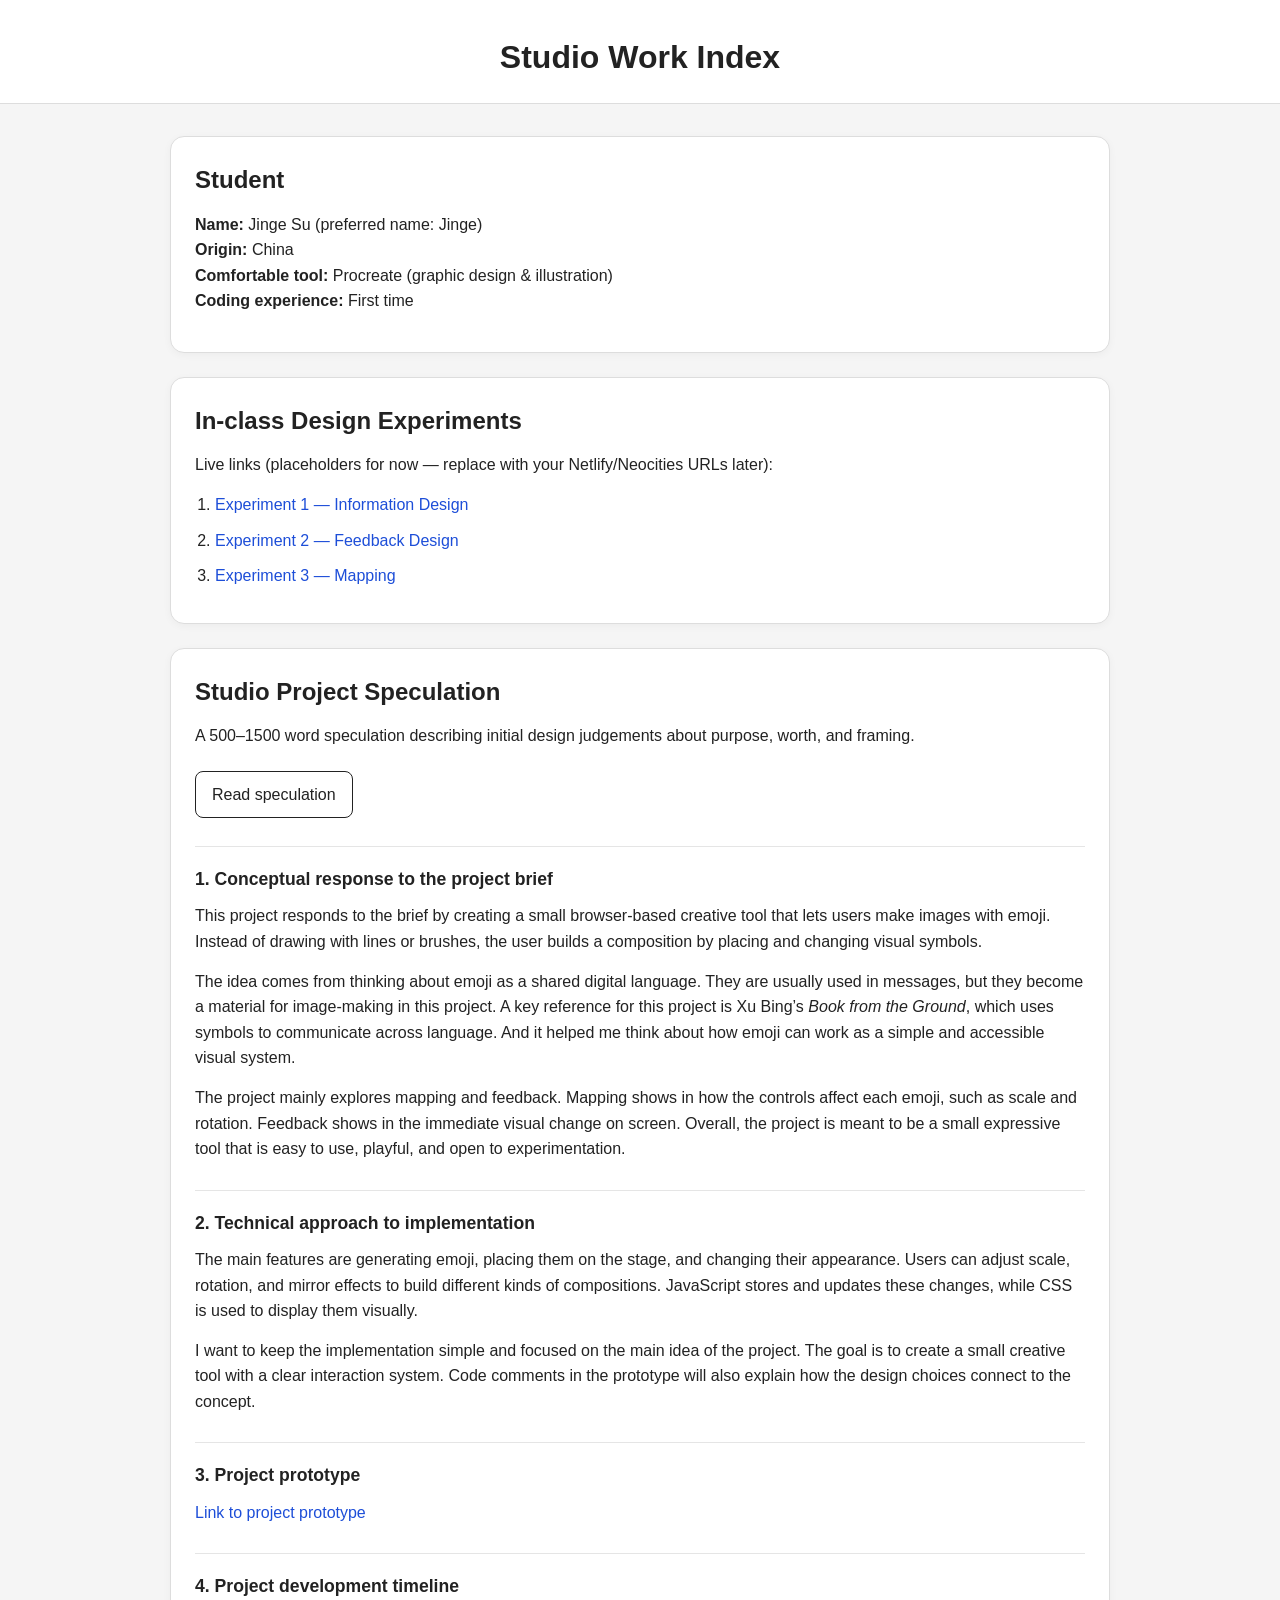
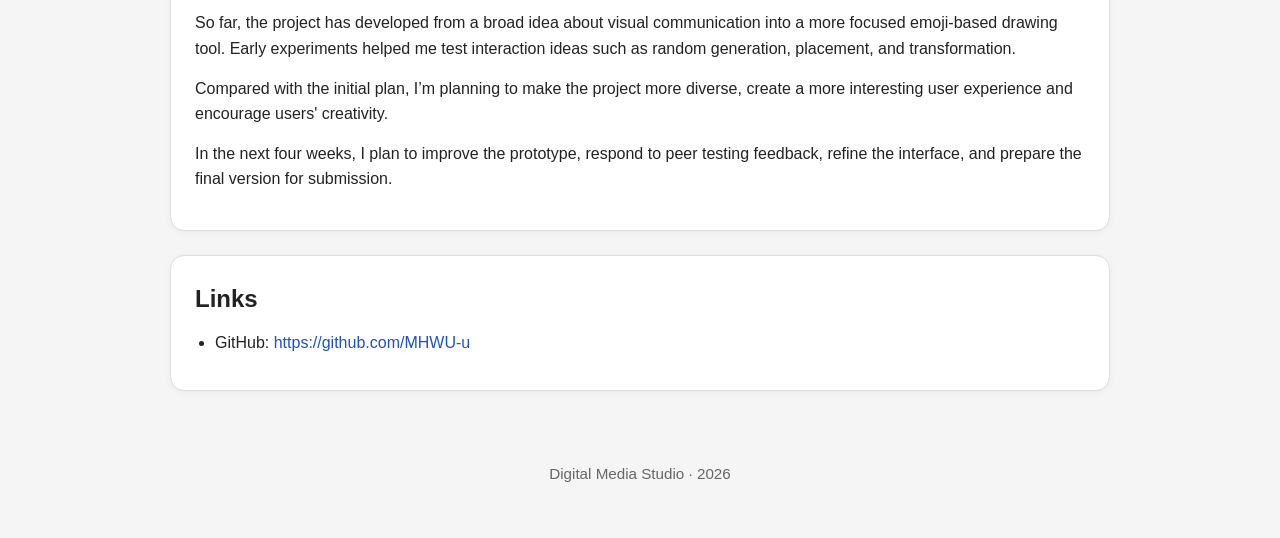
==== public/index.html @ caaa7f67 "1.1" ====
<!DOCTYPE html>
<html lang="en">
<head>
    <meta charset="UTF-8" />
    <meta name="viewport" content="width=device-width, initial-scale=1.0" />
    <title>Studio Work Index</title>
    <link rel="stylesheet" href="main.css" />
    <link rel="icon" type="image/png" href="assets/icons/favicon.png" />
</head>

<body>
<header class="site-header">
    <h1>Studio Work Index</h1>
</header>

<main class="container">
    <section class="card">
        <h2>Student</h2>
        <p>
            <strong>Name:</strong> Jinge Su (preferred name: Jinge)<br />
            <strong>Origin:</strong> China<br />
            <strong>Comfortable tool:</strong> Procreate (graphic design &amp; illustration)<br />
            <strong>Coding experience:</strong> First time
        </p>
    </section>

    <section id="experiments" class="card">
        <h2>In-class Design Experiments</h2>
        <p>Live links (placeholders for now — replace with your Netlify/Neocities URLs later):</p>
        <ol class="link-list">
            <li>
                <a href="informationDesignExperiment/index.html">Experiment 1 — Information Design</a>
            </li>
            <li>
                <a href="feedbackDesignExperiment/index.html">Experiment 2 — Feedback Design</a>
            </li>
            <li>
                <a href="mappingDesignExperiment/index.html">Experiment 3 — Mapping</a>
            </li>
        </ol>
    </section>

    <section class="card">
        <h2>Studio Project Speculation</h2>
        <p>
            A 500–1500 word speculation describing initial design judgements about purpose, worth, and framing.
        </p>
        <a class="button" href="speculation.html">Read speculation</a>

        <h3>1. Conceptual response to the project brief</h3>
        <p>
            This project responds to the brief by creating a small browser-based creative tool that lets users make images with emoji. Instead of drawing with lines or brushes, the user builds a composition by placing and changing visual symbols.
        </p>
        <p>
            The idea comes from thinking about emoji as a shared digital language. They are usually used in messages, but they become a material for image-making in this project. A key reference for this project is Xu Bing’s <em>Book from the Ground</em>, which uses symbols to communicate across language. And it helped me think about how emoji can work as a simple and accessible visual system.
        </p>
        <p>
            The project mainly explores mapping and feedback. Mapping shows in how the controls affect each emoji, such as scale and rotation. Feedback shows in the immediate visual change on screen. Overall, the project is meant to be a small expressive tool that is easy to use, playful, and open to experimentation.
        </p>

        <h3>2. Technical approach to implementation</h3>
        <p>
            The main features are generating emoji, placing them on the stage, and changing their appearance. Users can adjust scale, rotation, and mirror effects to build different kinds of compositions. JavaScript stores and updates these changes, while CSS is used to display them visually.
        </p>
        <p>
            I want to keep the implementation simple and focused on the main idea of the project. The goal is to create a small creative tool with a clear interaction system. Code comments in the prototype will also explain how the design choices connect to the concept.
        </p>

        <h3>3. Project prototype</h3>
        <p>
            <a href="prototype.html">Link to project prototype</a>
        </p>

        <h3>4. Project development timeline</h3>
        <p>
            So far, the project has developed from a broad idea about visual communication into a more focused emoji-based drawing tool. Early experiments helped me test interaction ideas such as random generation, placement, and transformation.
        </p>
        <p>
            Compared with the initial plan, I’m planning to make the project more diverse, create a more interesting user experience and encourage users' creativity.
        </p>
        <p>
            In the next four weeks, I plan to improve the prototype, respond to peer testing feedback, refine the interface, and prepare the final version for submission.
        </p>
    </section>

    <section id="links" class="card">
        <h2>Links</h2>
        <ul class="link-list">
            <li>
                GitHub:
                <a href="https://github.com/MHWU-u" target="_blank" rel="noopener noreferrer">
                    https://github.com/MHWU-u
                </a>
            </li>
        </ul>
    </section>
</main>

<footer class="site-footer">
    <p>Digital Media Studio · 2026</p>
</footer>
</body>
</html>
---- public/main.css ----
* {
    box-sizing: border-box;
}

body {
    margin: 0;
    font-family: Arial, Helvetica, sans-serif;
    background: #f5f5f5;
    color: #222;
    line-height: 1.6;
}

.site-header {
    background: #ffffff;
    border-bottom: 1px solid #ddd;
    padding: 32px 20px 20px;
    text-align: center;
}

.site-header h1 {
    margin: 0;
    font-size: 2rem;
    font-weight: 700;
}

.container {
    max-width: 980px;
    margin: 32px auto;
    padding: 0 20px;
}

.card {
    background: #ffffff;
    border: 1px solid #ddd;
    border-radius: 14px;
    padding: 24px;
    margin-bottom: 24px;
    box-shadow: 0 2px 8px rgba(0, 0, 0, 0.04);
}

.card h2 {
    margin-top: 0;
    margin-bottom: 12px;
    font-size: 1.5rem;
}

.card h3 {
    margin-top: 28px;
    margin-bottom: 10px;
    font-size: 1.1rem;
    border-top: 1px solid #e5e5e5;
    padding-top: 18px;
}

.card p {
    margin: 0 0 14px;
}

.link-list {
    margin: 12px 0 0;
    padding-left: 20px;
}

.link-list li {
    margin-bottom: 10px;
}

a {
    color: #1d4ed8;
    text-decoration: none;
}

a:hover {
    text-decoration: underline;
}

.button {
    display: inline-block;
    margin-top: 8px;
    padding: 10px 16px;
    border: 1px solid #222;
    border-radius: 8px;
    background: #fff;
    color: #222;
    font-weight: 500;
    text-decoration: none;
    transition: background 0.2s ease;
}

.button:hover {
    background: #eeeeee;
    text-decoration: none;
}

.site-footer {
    text-align: center;
    padding: 24px 20px 36px;
    color: #666;
    font-size: 0.95rem;
}

em {
    font-style: italic;
}

@media (max-width: 700px) {
    .site-header {
        padding: 24px 16px 18px;
    }

    .site-header h1 {
        font-size: 1.7rem;
    }

    .container {
        margin: 24px auto;
        padding: 0 14px;
    }

    .card {
        padding: 18px;
    }

    .card h2 {
        font-size: 1.3rem;
    }

    .card h3 {
        font-size: 1rem;
    }
}
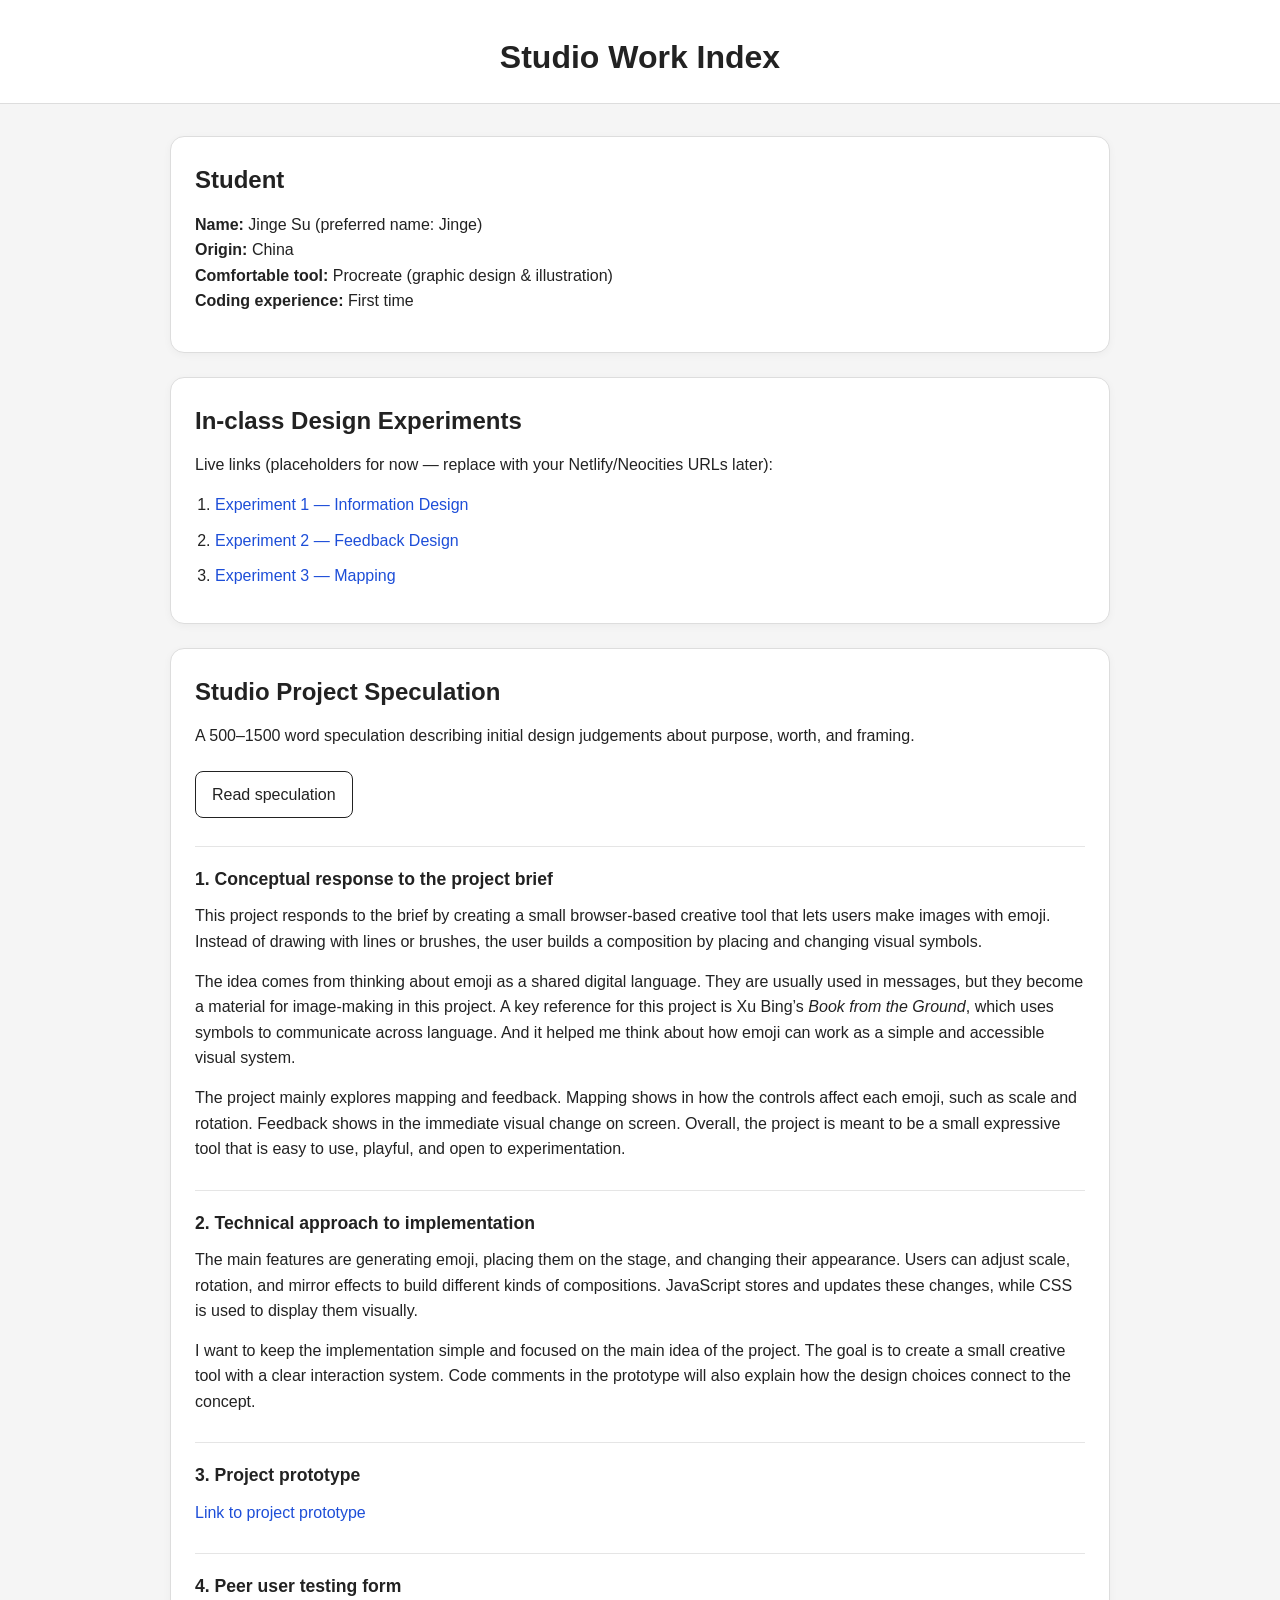
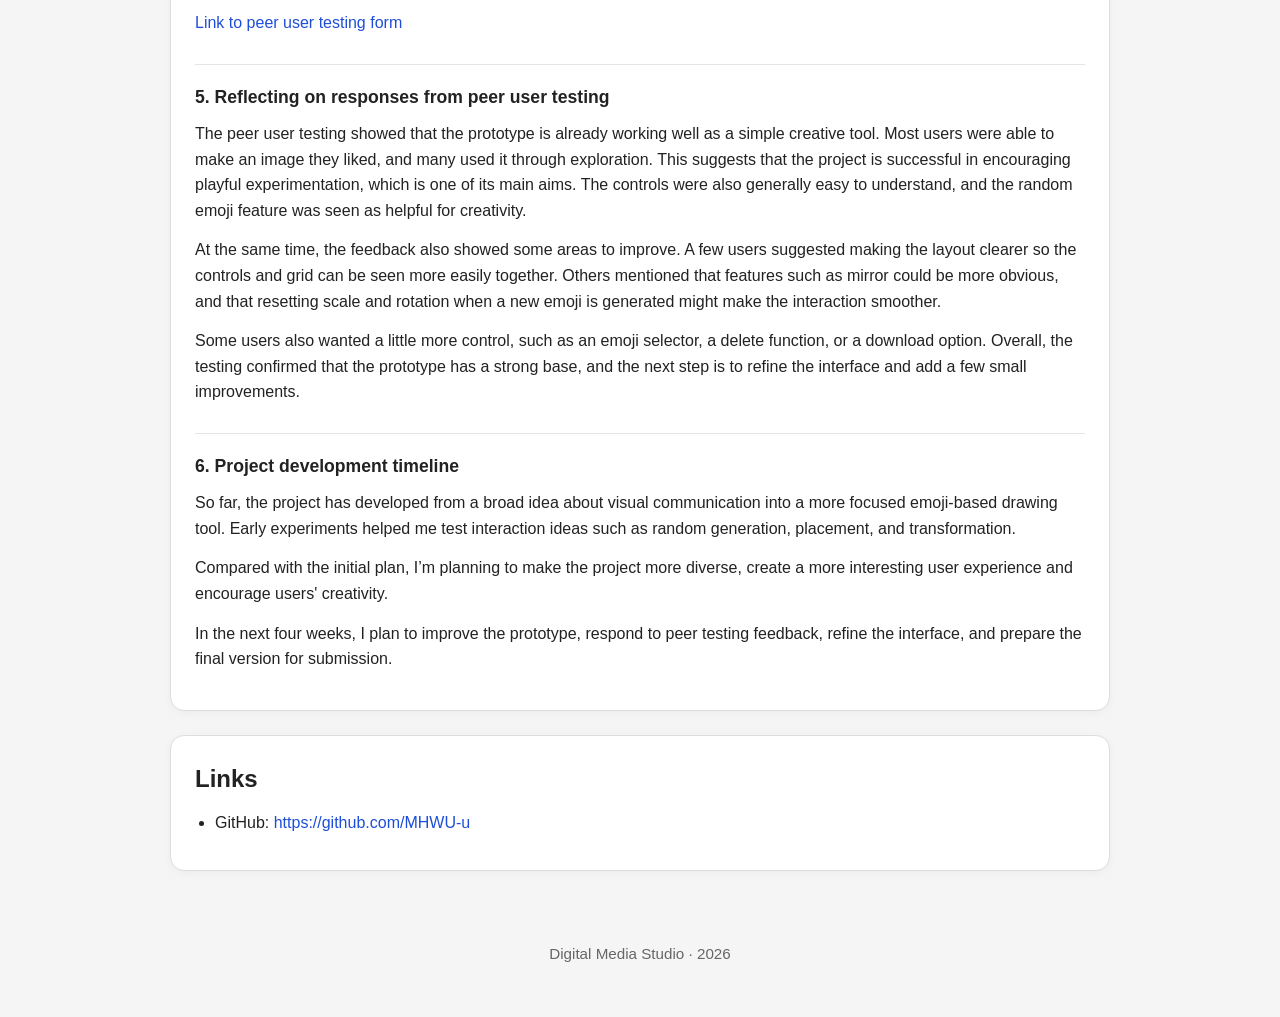
==== commit 85ecb621: "1.1" ====
--- a/public/index.html
+++ b/public/index.html
@@ -71,7 +71,23 @@
             <a href="prototype.html">Link to project prototype</a>
         </p>
 
-        <h3>4. Project development timeline</h3>
+        <h3>4. Peer user testing form</h3>
+        <p>
+            <a href="https://forms.office.com/r/Gf8VhzDAi0?origin=lprLink" target="_blank" rel="noopener noreferrer">Link to peer user testing form</a>
+        </p>
+
+        <h3>5. Reflecting on responses from peer user testing</h3>
+        <p>
+            The peer user testing showed that the prototype is already working well as a simple creative tool. Most users were able to make an image they liked, and many used it through exploration. This suggests that the project is successful in encouraging playful experimentation, which is one of its main aims. The controls were also generally easy to understand, and the random emoji feature was seen as helpful for creativity.
+        </p>
+        <p>
+            At the same time, the feedback also showed some areas to improve. A few users suggested making the layout clearer so the controls and grid can be seen more easily together. Others mentioned that features such as mirror could be more obvious, and that resetting scale and rotation when a new emoji is generated might make the interaction smoother.
+        </p>
+        <p>
+            Some users also wanted a little more control, such as an emoji selector, a delete function, or a download option. Overall, the testing confirmed that the prototype has a strong base, and the next step is to refine the interface and add a few small improvements.
+        </p>
+
+        <h3>6. Project development timeline</h3>
         <p>
             So far, the project has developed from a broad idea about visual communication into a more focused emoji-based drawing tool. Early experiments helped me test interaction ideas such as random generation, placement, and transformation.
         </p>
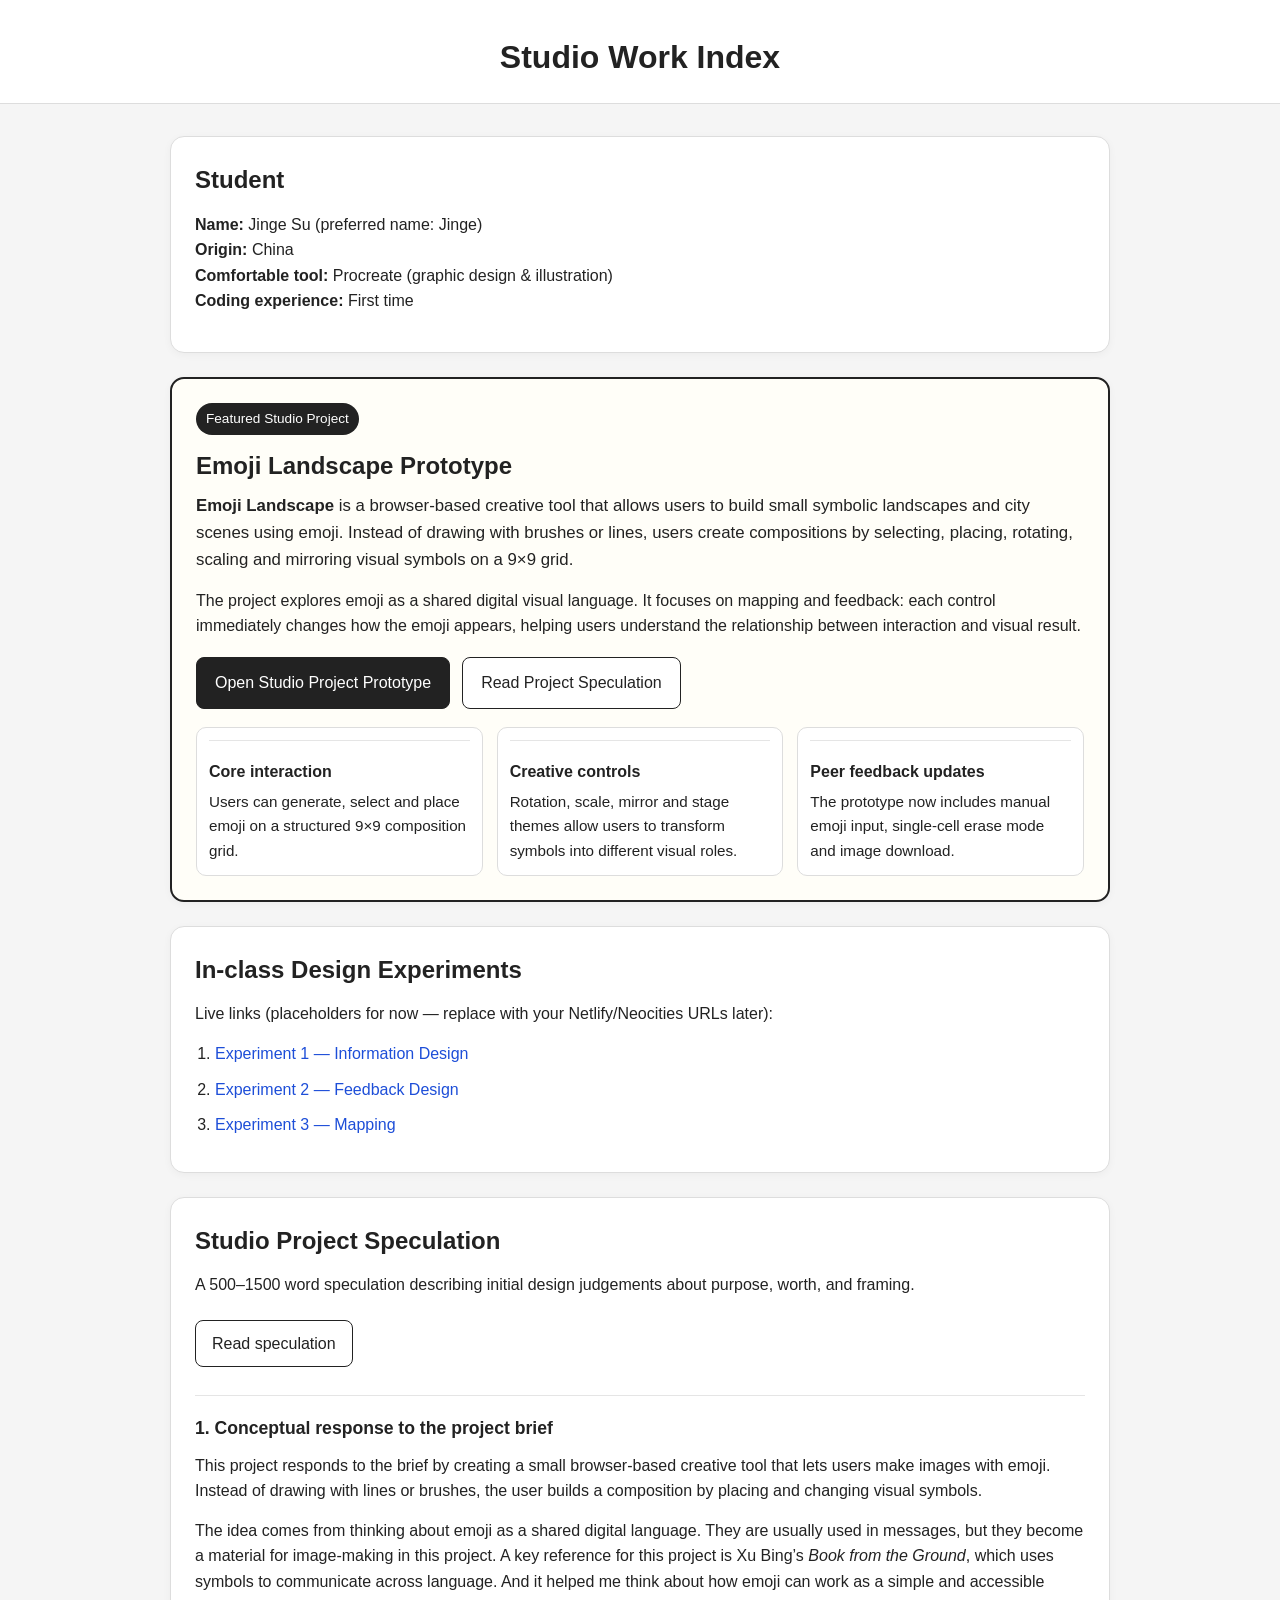
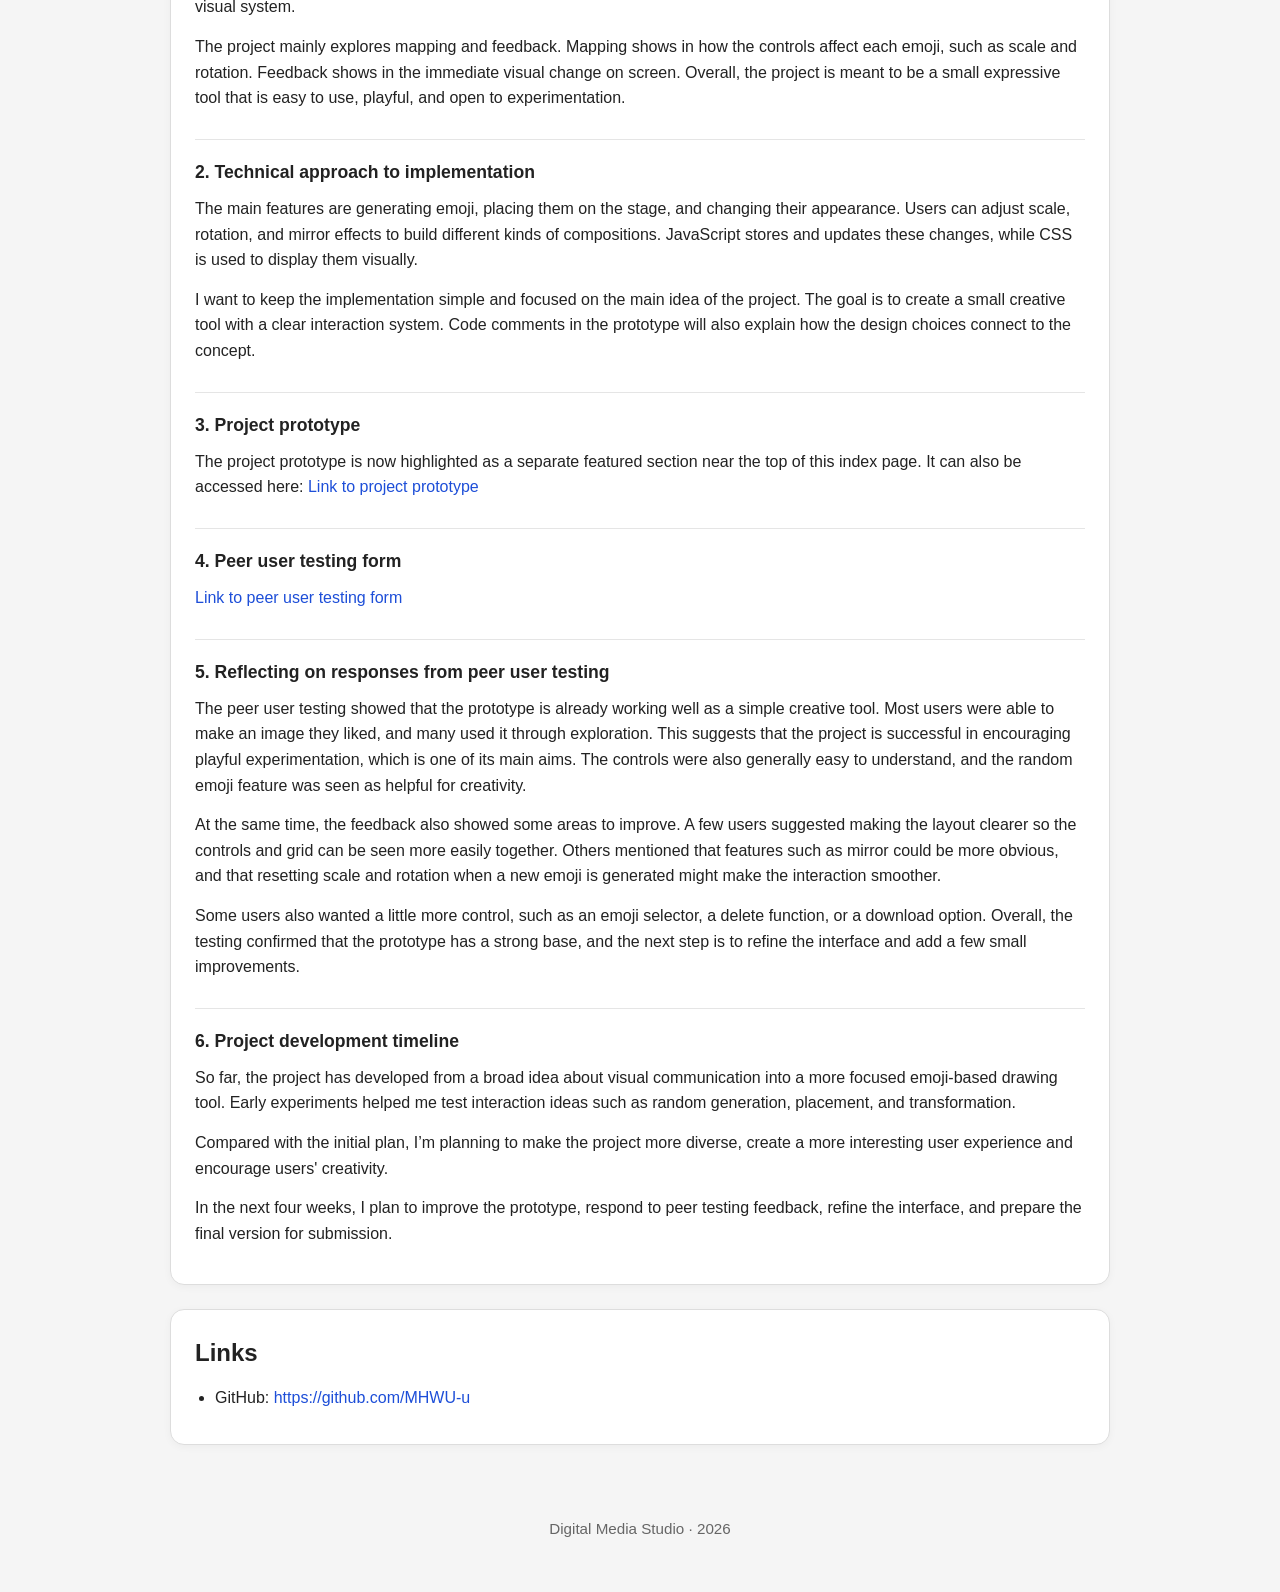
==== commit 05b3a419: "1.1" ====
--- a/public/index.html
+++ b/public/index.html
@@ -6,6 +6,98 @@
     <title>Studio Work Index</title>
     <link rel="stylesheet" href="main.css" />
     <link rel="icon" type="image/png" href="assets/icons/favicon.png" />
+
+    <style>
+        .featured-project {
+            border: 2px solid #222;
+            background: #fffef8;
+        }
+
+        .featured-project h2 {
+            margin-bottom: 8px;
+        }
+
+        .project-label {
+            display: inline-block;
+            background: #222;
+            color: #fff;
+            padding: 5px 10px;
+            border-radius: 999px;
+            font-size: 0.85rem;
+            margin-bottom: 12px;
+        }
+
+        .project-summary {
+            font-size: 1.05rem;
+            line-height: 1.6;
+        }
+
+        .project-actions {
+            display: flex;
+            flex-wrap: wrap;
+            gap: 12px;
+            margin: 18px 0;
+        }
+
+        .primary-button {
+            display: inline-block;
+            padding: 12px 18px;
+            border-radius: 8px;
+            background: #222;
+            color: #fff;
+            text-decoration: none;
+            border: 1px solid #222;
+        }
+
+        .primary-button:hover {
+            background: #444;
+        }
+
+        .secondary-button {
+            display: inline-block;
+            padding: 12px 18px;
+            border-radius: 8px;
+            background: #fff;
+            color: #222;
+            text-decoration: none;
+            border: 1px solid #222;
+        }
+
+        .secondary-button:hover {
+            background: #eee;
+        }
+
+        .feature-grid {
+            display: grid;
+            grid-template-columns: repeat(3, 1fr);
+            gap: 14px;
+            margin-top: 18px;
+        }
+
+        .feature-box {
+            border: 1px solid #ddd;
+            border-radius: 10px;
+            padding: 12px;
+            background: #fff;
+        }
+
+        .feature-box h3 {
+            margin-top: 0;
+            margin-bottom: 6px;
+            font-size: 1rem;
+        }
+
+        .feature-box p {
+            margin: 0;
+            font-size: 0.95rem;
+        }
+
+        @media (max-width: 800px) {
+            .feature-grid {
+                grid-template-columns: 1fr;
+            }
+        }
+    </style>
 </head>
 
 <body>
@@ -24,6 +116,48 @@
         </p>
     </section>
 
+    <!-- Featured project section added to make the main studio project more visible on the index page. -->
+    <section id="studio-project" class="card featured-project">
+        <span class="project-label">Featured Studio Project</span>
+        <h2>Emoji Landscape Prototype</h2>
+
+        <p class="project-summary">
+            <strong>Emoji Landscape</strong> is a browser-based creative tool that allows users to build small symbolic landscapes and city scenes using emoji. Instead of drawing with brushes or lines, users create compositions by selecting, placing, rotating, scaling and mirroring visual symbols on a 9×9 grid.
+        </p>
+
+        <p>
+            The project explores emoji as a shared digital visual language. It focuses on mapping and feedback: each control immediately changes how the emoji appears, helping users understand the relationship between interaction and visual result.
+        </p>
+
+        <div class="project-actions">
+            <a class="primary-button" href="prototype.html">Open Studio Project Prototype</a>
+            <a class="secondary-button" href="speculation.html">Read Project Speculation</a>
+        </div>
+
+        <div class="feature-grid">
+            <div class="feature-box">
+                <h3>Core interaction</h3>
+                <p>
+                    Users can generate, select and place emoji on a structured 9×9 composition grid.
+                </p>
+            </div>
+
+            <div class="feature-box">
+                <h3>Creative controls</h3>
+                <p>
+                    Rotation, scale, mirror and stage themes allow users to transform symbols into different visual roles.
+                </p>
+            </div>
+
+            <div class="feature-box">
+                <h3>Peer feedback updates</h3>
+                <p>
+                    The prototype now includes manual emoji input, single-cell erase mode and image download.
+                </p>
+            </div>
+        </div>
+    </section>
+
     <section id="experiments" class="card">
         <h2>In-class Design Experiments</h2>
         <p>Live links (placeholders for now — replace with your Netlify/Neocities URLs later):</p>
@@ -68,6 +202,7 @@
 
         <h3>3. Project prototype</h3>
         <p>
+            The project prototype is now highlighted as a separate featured section near the top of this index page. It can also be accessed here:
             <a href="prototype.html">Link to project prototype</a>
         </p>
 
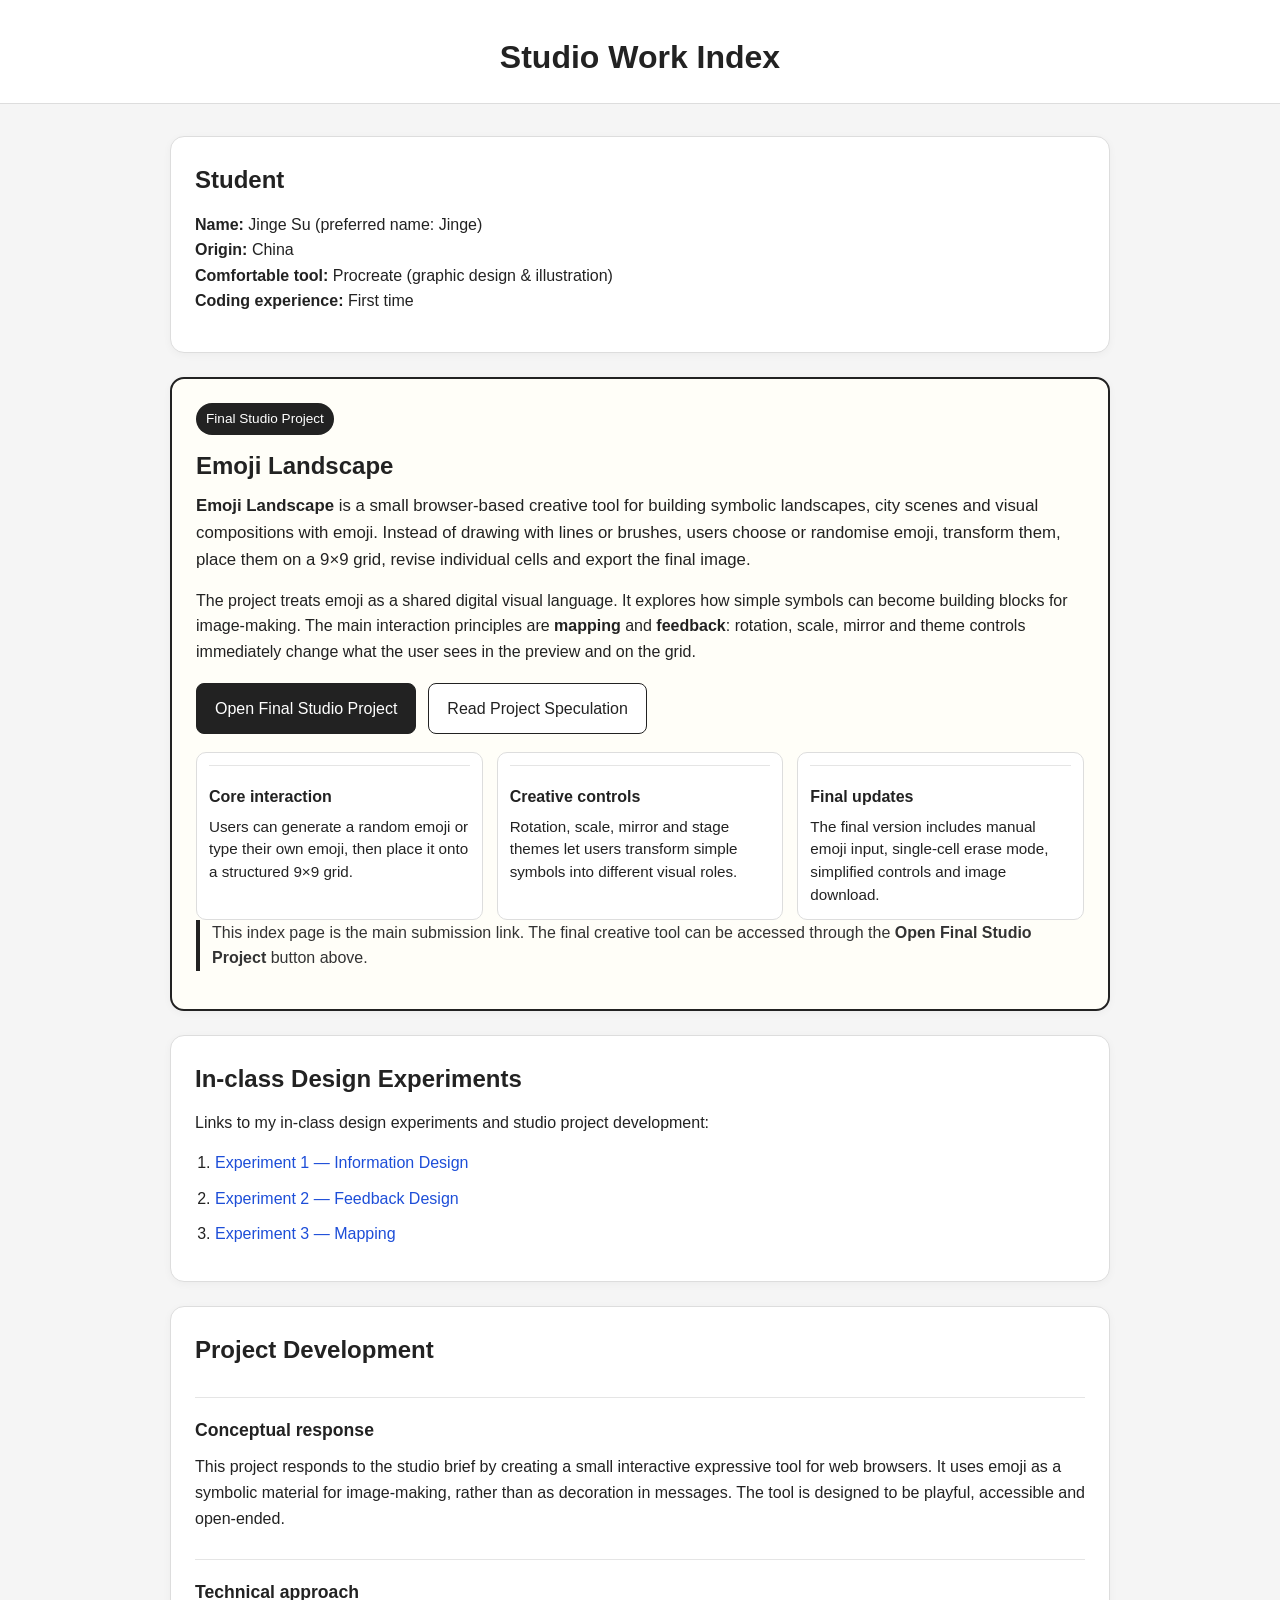
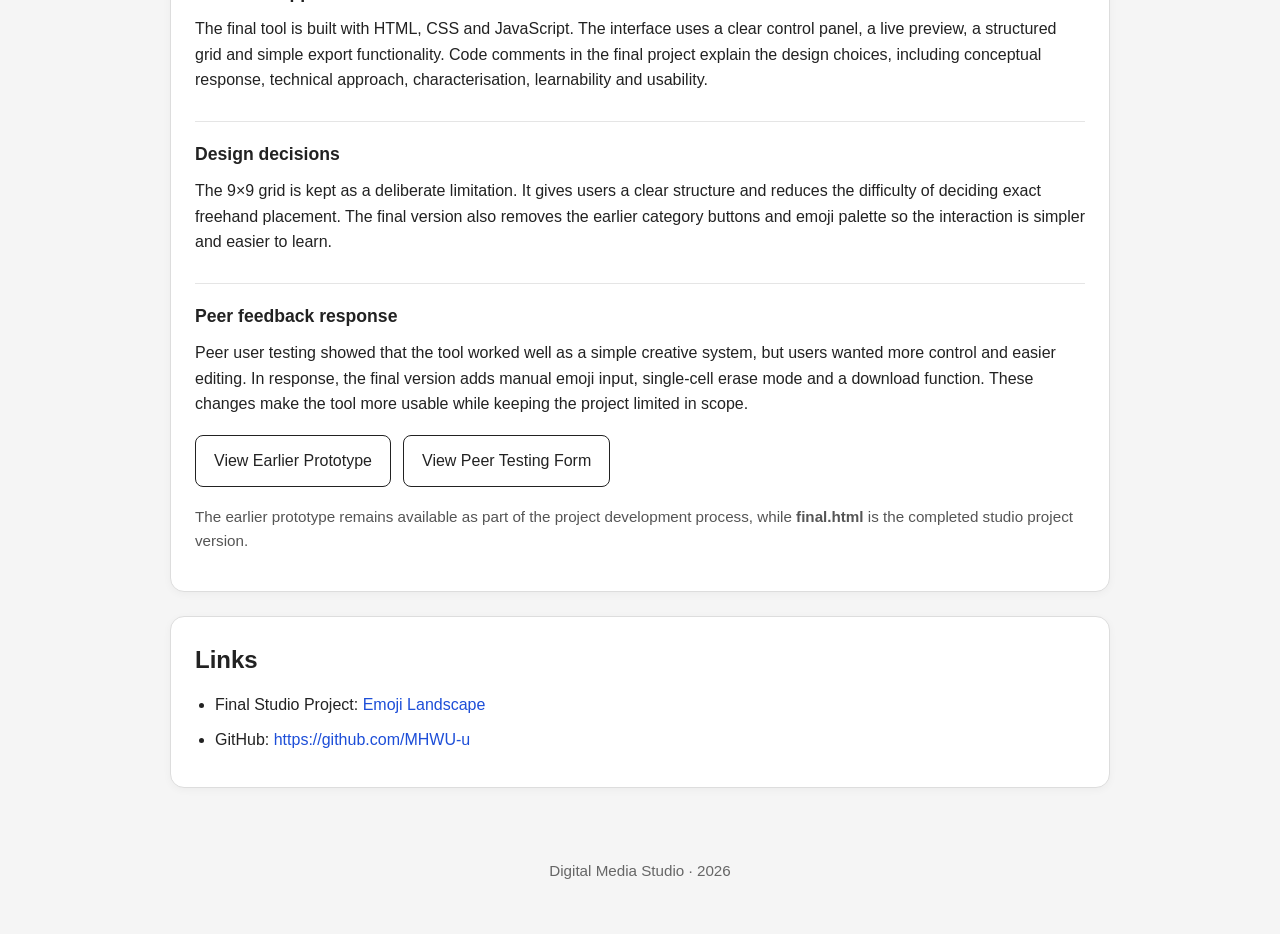
==== commit 3ea018a5: "1.1" ====
--- a/public/index.html
+++ b/public/index.html
@@ -90,6 +90,19 @@
         .feature-box p {
             margin: 0;
             font-size: 0.95rem;
+            line-height: 1.5;
+        }
+
+        .submission-note {
+            border-left: 4px solid #222;
+            padding-left: 12px;
+            margin-top: 18px;
+            color: #333;
+        }
+
+        .small-text {
+            font-size: 0.95rem;
+            color: #555;
         }
 
         @media (max-width: 800px) {
@@ -116,21 +129,20 @@
         </p>
     </section>
 
-    <!-- Featured project section added to make the main studio project more visible on the index page. -->
     <section id="studio-project" class="card featured-project">
-        <span class="project-label">Featured Studio Project</span>
-        <h2>Emoji Landscape Prototype</h2>
+        <span class="project-label">Final Studio Project</span>
+        <h2>Emoji Landscape</h2>
 
         <p class="project-summary">
-            <strong>Emoji Landscape</strong> is a browser-based creative tool that allows users to build small symbolic landscapes and city scenes using emoji. Instead of drawing with brushes or lines, users create compositions by selecting, placing, rotating, scaling and mirroring visual symbols on a 9×9 grid.
-        </p>
-
-        <p>
-            The project explores emoji as a shared digital visual language. It focuses on mapping and feedback: each control immediately changes how the emoji appears, helping users understand the relationship between interaction and visual result.
+            <strong>Emoji Landscape</strong> is a small browser-based creative tool for building symbolic landscapes, city scenes and visual compositions with emoji. Instead of drawing with lines or brushes, users choose or randomise emoji, transform them, place them on a 9×9 grid, revise individual cells and export the final image.
+        </p>
+
+        <p>
+            The project treats emoji as a shared digital visual language. It explores how simple symbols can become building blocks for image-making. The main interaction principles are <strong>mapping</strong> and <strong>feedback</strong>: rotation, scale, mirror and theme controls immediately change what the user sees in the preview and on the grid.
         </p>
 
         <div class="project-actions">
-            <a class="primary-button" href="prototype.html">Open Studio Project Prototype</a>
+            <a class="primary-button" href="final.html">Open Final Studio Project</a>
             <a class="secondary-button" href="speculation.html">Read Project Speculation</a>
         </div>
 
@@ -138,29 +150,36 @@
             <div class="feature-box">
                 <h3>Core interaction</h3>
                 <p>
-                    Users can generate, select and place emoji on a structured 9×9 composition grid.
+                    Users can generate a random emoji or type their own emoji, then place it onto a structured 9×9 grid.
                 </p>
             </div>
 
             <div class="feature-box">
                 <h3>Creative controls</h3>
                 <p>
-                    Rotation, scale, mirror and stage themes allow users to transform symbols into different visual roles.
+                    Rotation, scale, mirror and stage themes let users transform simple symbols into different visual roles.
                 </p>
             </div>
 
             <div class="feature-box">
-                <h3>Peer feedback updates</h3>
+                <h3>Final updates</h3>
                 <p>
-                    The prototype now includes manual emoji input, single-cell erase mode and image download.
+                    The final version includes manual emoji input, single-cell erase mode, simplified controls and image download.
                 </p>
             </div>
         </div>
+
+        <p class="submission-note">
+            This index page is the main submission link. The final creative tool can be accessed through the <strong>Open Final Studio Project</strong> button above.
+        </p>
     </section>
 
     <section id="experiments" class="card">
         <h2>In-class Design Experiments</h2>
-        <p>Live links (placeholders for now — replace with your Netlify/Neocities URLs later):</p>
+        <p>
+            Links to my in-class design experiments and studio project development:
+        </p>
+
         <ol class="link-list">
             <li>
                 <a href="informationDesignExperiment/index.html">Experiment 1 — Information Design</a>
@@ -175,68 +194,45 @@
     </section>
 
     <section class="card">
-        <h2>Studio Project Speculation</h2>
-        <p>
-            A 500–1500 word speculation describing initial design judgements about purpose, worth, and framing.
-        </p>
-        <a class="button" href="speculation.html">Read speculation</a>
-
-        <h3>1. Conceptual response to the project brief</h3>
-        <p>
-            This project responds to the brief by creating a small browser-based creative tool that lets users make images with emoji. Instead of drawing with lines or brushes, the user builds a composition by placing and changing visual symbols.
-        </p>
-        <p>
-            The idea comes from thinking about emoji as a shared digital language. They are usually used in messages, but they become a material for image-making in this project. A key reference for this project is Xu Bing’s <em>Book from the Ground</em>, which uses symbols to communicate across language. And it helped me think about how emoji can work as a simple and accessible visual system.
-        </p>
-        <p>
-            The project mainly explores mapping and feedback. Mapping shows in how the controls affect each emoji, such as scale and rotation. Feedback shows in the immediate visual change on screen. Overall, the project is meant to be a small expressive tool that is easy to use, playful, and open to experimentation.
-        </p>
-
-        <h3>2. Technical approach to implementation</h3>
-        <p>
-            The main features are generating emoji, placing them on the stage, and changing their appearance. Users can adjust scale, rotation, and mirror effects to build different kinds of compositions. JavaScript stores and updates these changes, while CSS is used to display them visually.
-        </p>
-        <p>
-            I want to keep the implementation simple and focused on the main idea of the project. The goal is to create a small creative tool with a clear interaction system. Code comments in the prototype will also explain how the design choices connect to the concept.
-        </p>
-
-        <h3>3. Project prototype</h3>
-        <p>
-            The project prototype is now highlighted as a separate featured section near the top of this index page. It can also be accessed here:
-            <a href="prototype.html">Link to project prototype</a>
-        </p>
-
-        <h3>4. Peer user testing form</h3>
-        <p>
-            <a href="https://forms.office.com/r/Gf8VhzDAi0?origin=lprLink" target="_blank" rel="noopener noreferrer">Link to peer user testing form</a>
-        </p>
-
-        <h3>5. Reflecting on responses from peer user testing</h3>
-        <p>
-            The peer user testing showed that the prototype is already working well as a simple creative tool. Most users were able to make an image they liked, and many used it through exploration. This suggests that the project is successful in encouraging playful experimentation, which is one of its main aims. The controls were also generally easy to understand, and the random emoji feature was seen as helpful for creativity.
-        </p>
-        <p>
-            At the same time, the feedback also showed some areas to improve. A few users suggested making the layout clearer so the controls and grid can be seen more easily together. Others mentioned that features such as mirror could be more obvious, and that resetting scale and rotation when a new emoji is generated might make the interaction smoother.
-        </p>
-        <p>
-            Some users also wanted a little more control, such as an emoji selector, a delete function, or a download option. Overall, the testing confirmed that the prototype has a strong base, and the next step is to refine the interface and add a few small improvements.
-        </p>
-
-        <h3>6. Project development timeline</h3>
-        <p>
-            So far, the project has developed from a broad idea about visual communication into a more focused emoji-based drawing tool. Early experiments helped me test interaction ideas such as random generation, placement, and transformation.
-        </p>
-        <p>
-            Compared with the initial plan, I’m planning to make the project more diverse, create a more interesting user experience and encourage users' creativity.
-        </p>
-        <p>
-            In the next four weeks, I plan to improve the prototype, respond to peer testing feedback, refine the interface, and prepare the final version for submission.
+        <h2>Project Development</h2>
+
+        <h3>Conceptual response</h3>
+        <p>
+            This project responds to the studio brief by creating a small interactive expressive tool for web browsers. It uses emoji as a symbolic material for image-making, rather than as decoration in messages. The tool is designed to be playful, accessible and open-ended.
+        </p>
+
+        <h3>Technical approach</h3>
+        <p>
+            The final tool is built with HTML, CSS and JavaScript. The interface uses a clear control panel, a live preview, a structured grid and simple export functionality. Code comments in the final project explain the design choices, including conceptual response, technical approach, characterisation, learnability and usability.
+        </p>
+
+        <h3>Design decisions</h3>
+        <p>
+            The 9×9 grid is kept as a deliberate limitation. It gives users a clear structure and reduces the difficulty of deciding exact freehand placement. The final version also removes the earlier category buttons and emoji palette so the interaction is simpler and easier to learn.
+        </p>
+
+        <h3>Peer feedback response</h3>
+        <p>
+            Peer user testing showed that the tool worked well as a simple creative system, but users wanted more control and easier editing. In response, the final version adds manual emoji input, single-cell erase mode and a download function. These changes make the tool more usable while keeping the project limited in scope.
+        </p>
+
+        <div class="project-actions">
+            <a class="secondary-button" href="prototype.html">View Earlier Prototype</a>
+            <a class="secondary-button" href="https://forms.office.com/r/Gf8VhzDAi0?origin=lprLink" target="_blank" rel="noopener noreferrer">View Peer Testing Form</a>
+        </div>
+
+        <p class="small-text">
+            The earlier prototype remains available as part of the project development process, while <strong>final.html</strong> is the completed studio project version.
         </p>
     </section>
 
     <section id="links" class="card">
         <h2>Links</h2>
         <ul class="link-list">
+            <li>
+                Final Studio Project:
+                <a href="final.html">Emoji Landscape</a>
+            </li>
             <li>
                 GitHub:
                 <a href="https://github.com/MHWU-u" target="_blank" rel="noopener noreferrer">
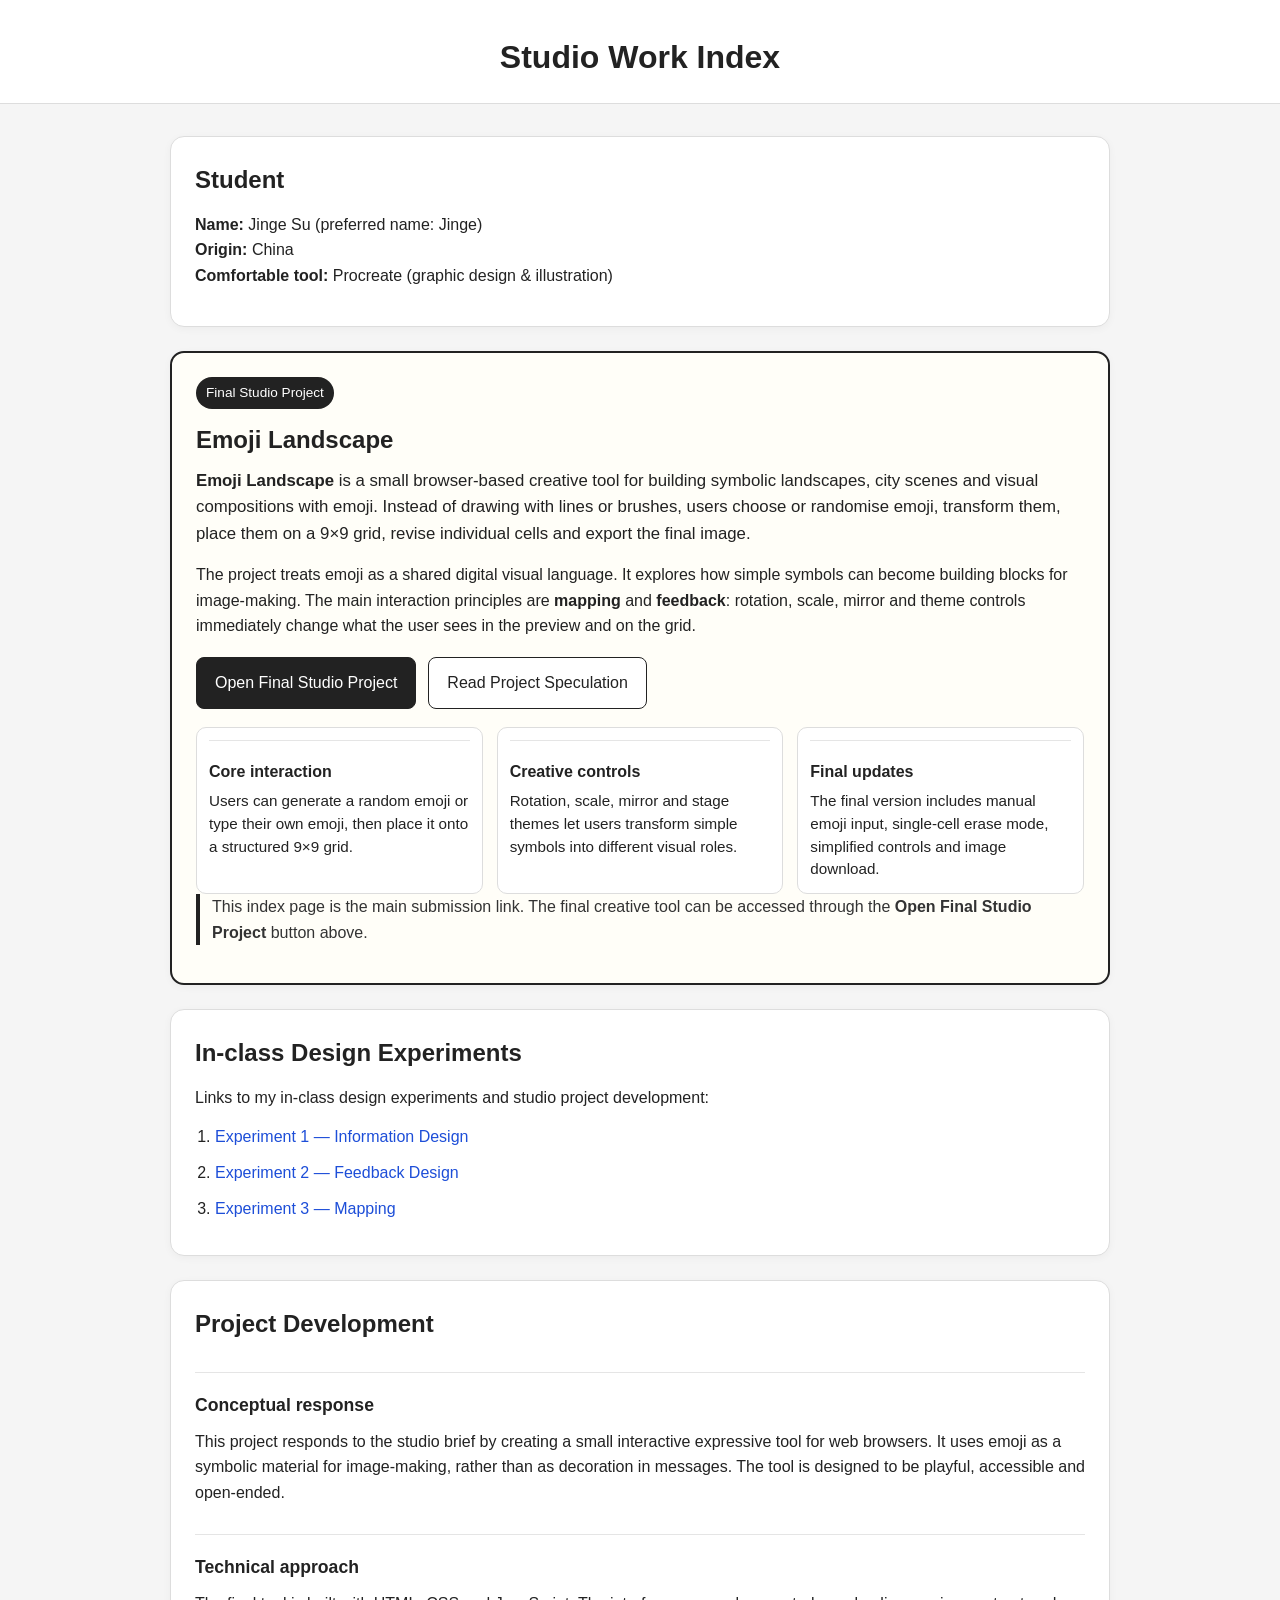
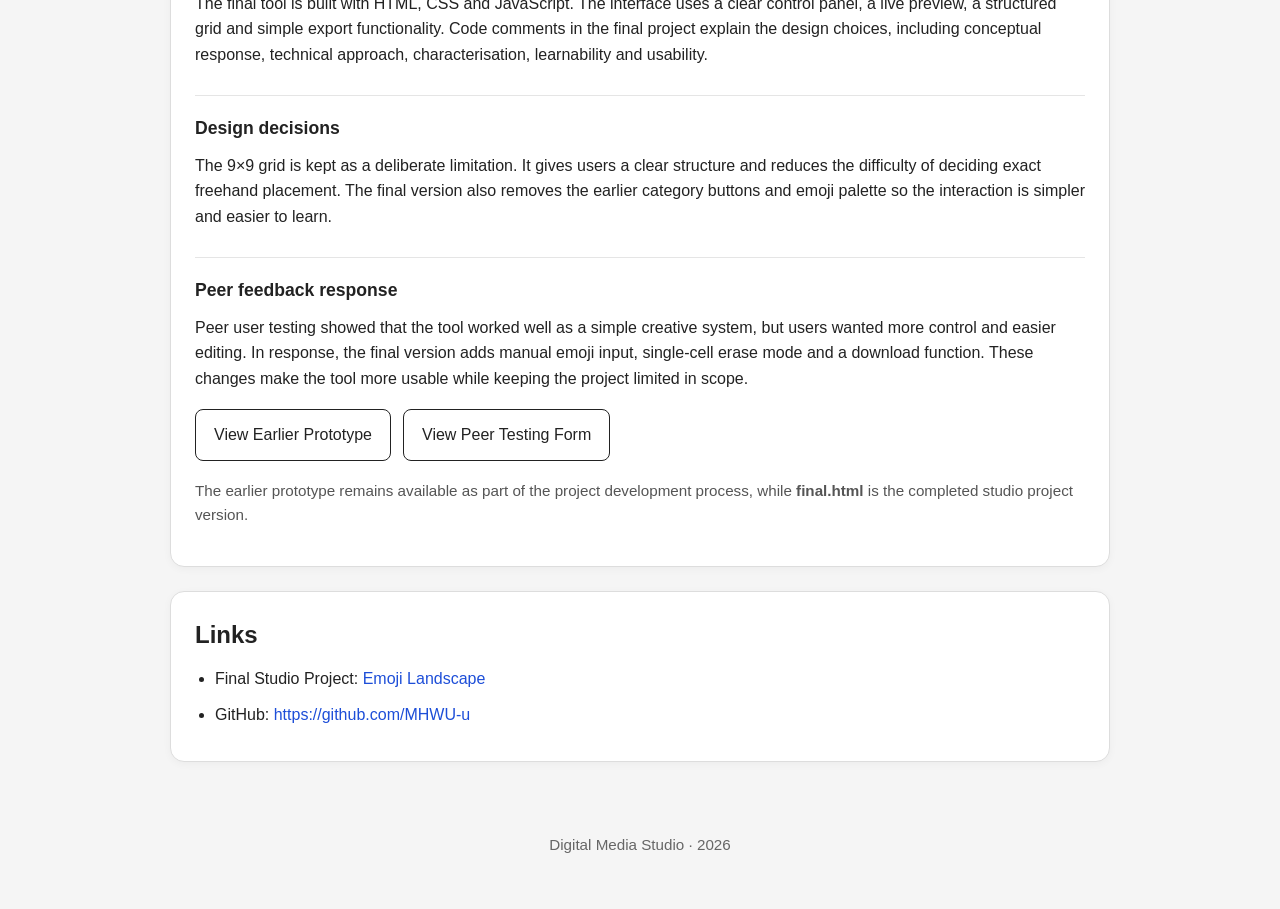
==== commit 1baabf82: "1.1" ====
--- a/public/index.html
+++ b/public/index.html
@@ -125,7 +125,6 @@
             <strong>Name:</strong> Jinge Su (preferred name: Jinge)<br />
             <strong>Origin:</strong> China<br />
             <strong>Comfortable tool:</strong> Procreate (graphic design &amp; illustration)<br />
-            <strong>Coding experience:</strong> First time
         </p>
     </section>
 
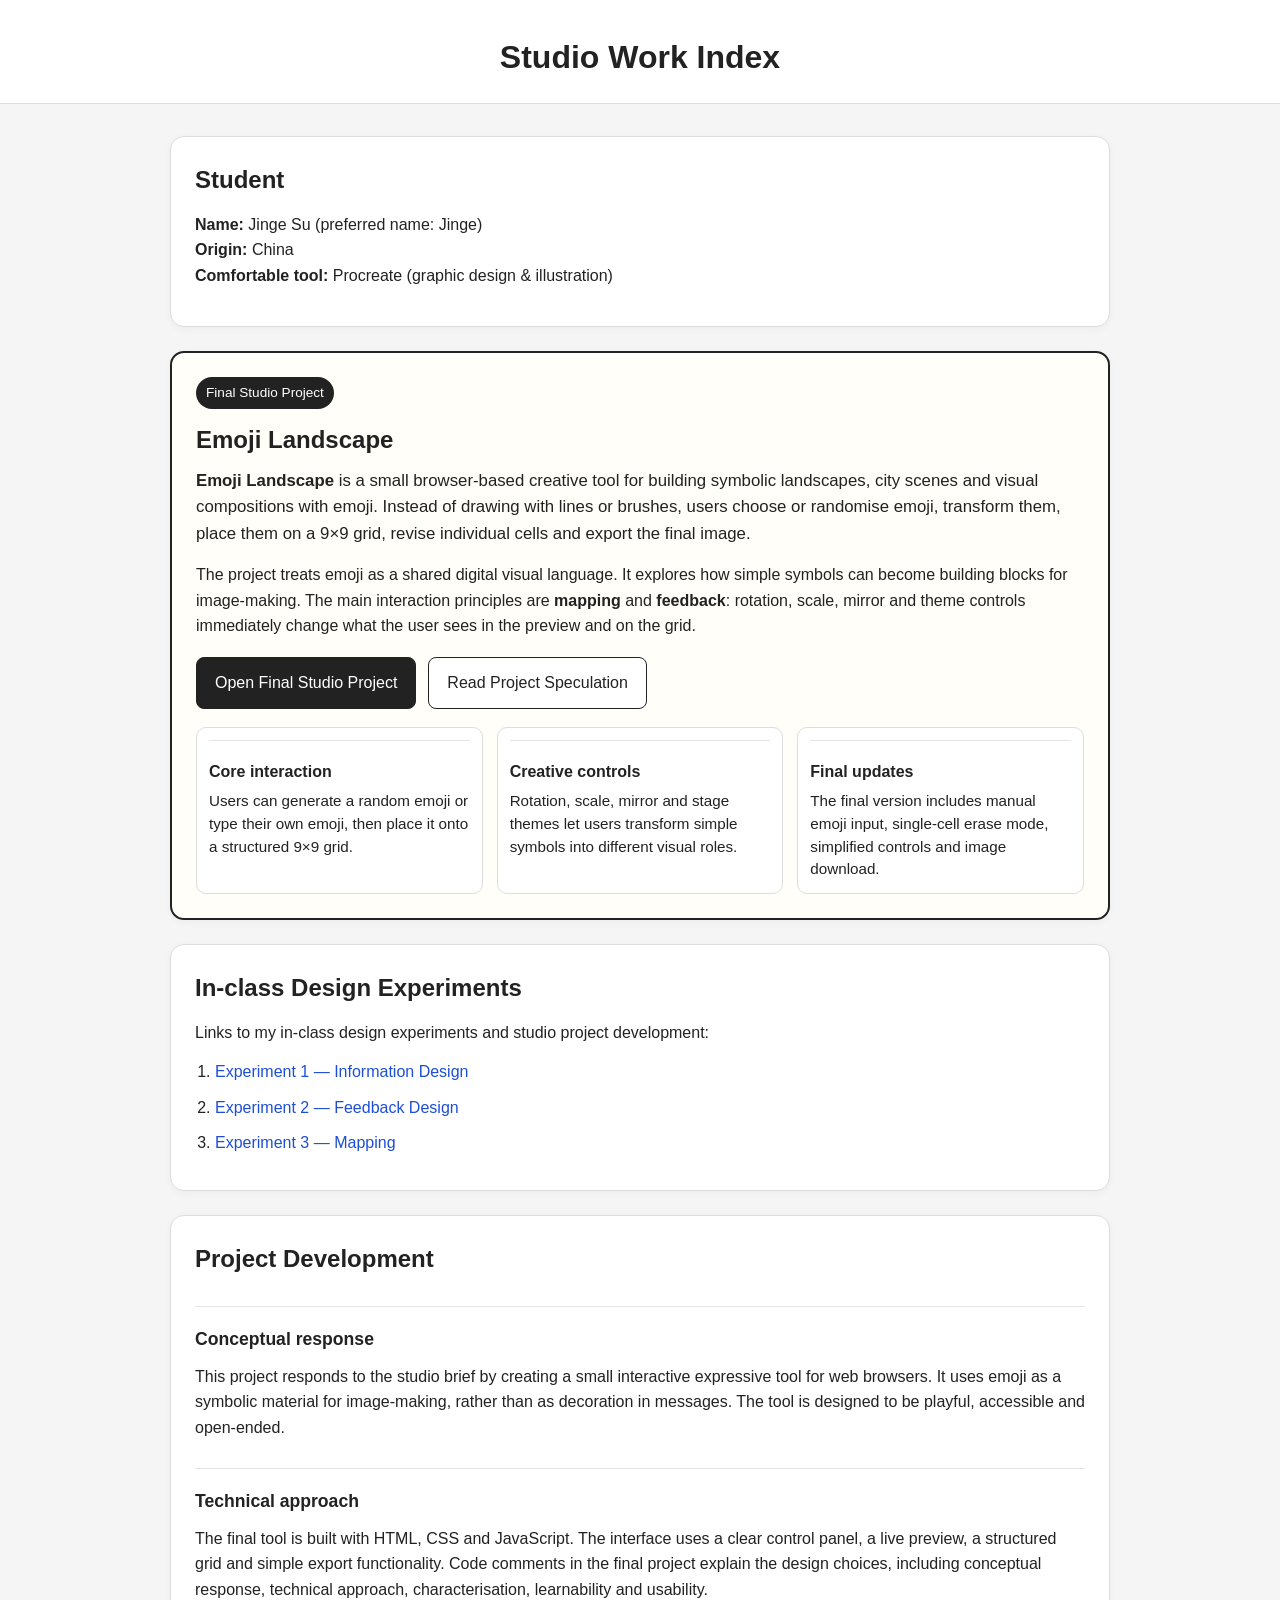
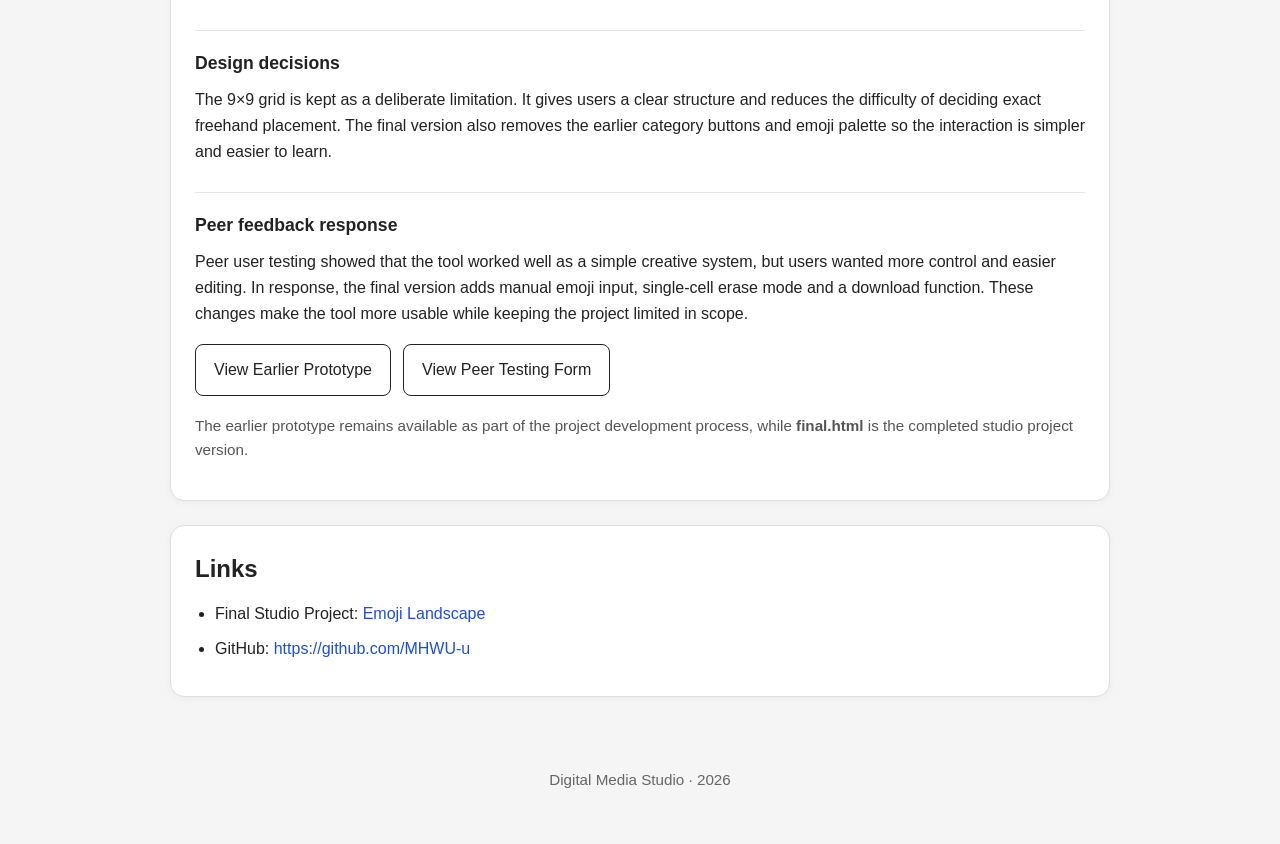
==== commit 40a76c32: "1.1" ====
--- a/public/index.html
+++ b/public/index.html
@@ -167,10 +167,6 @@
                 </p>
             </div>
         </div>
-
-        <p class="submission-note">
-            This index page is the main submission link. The final creative tool can be accessed through the <strong>Open Final Studio Project</strong> button above.
-        </p>
     </section>
 
     <section id="experiments" class="card">
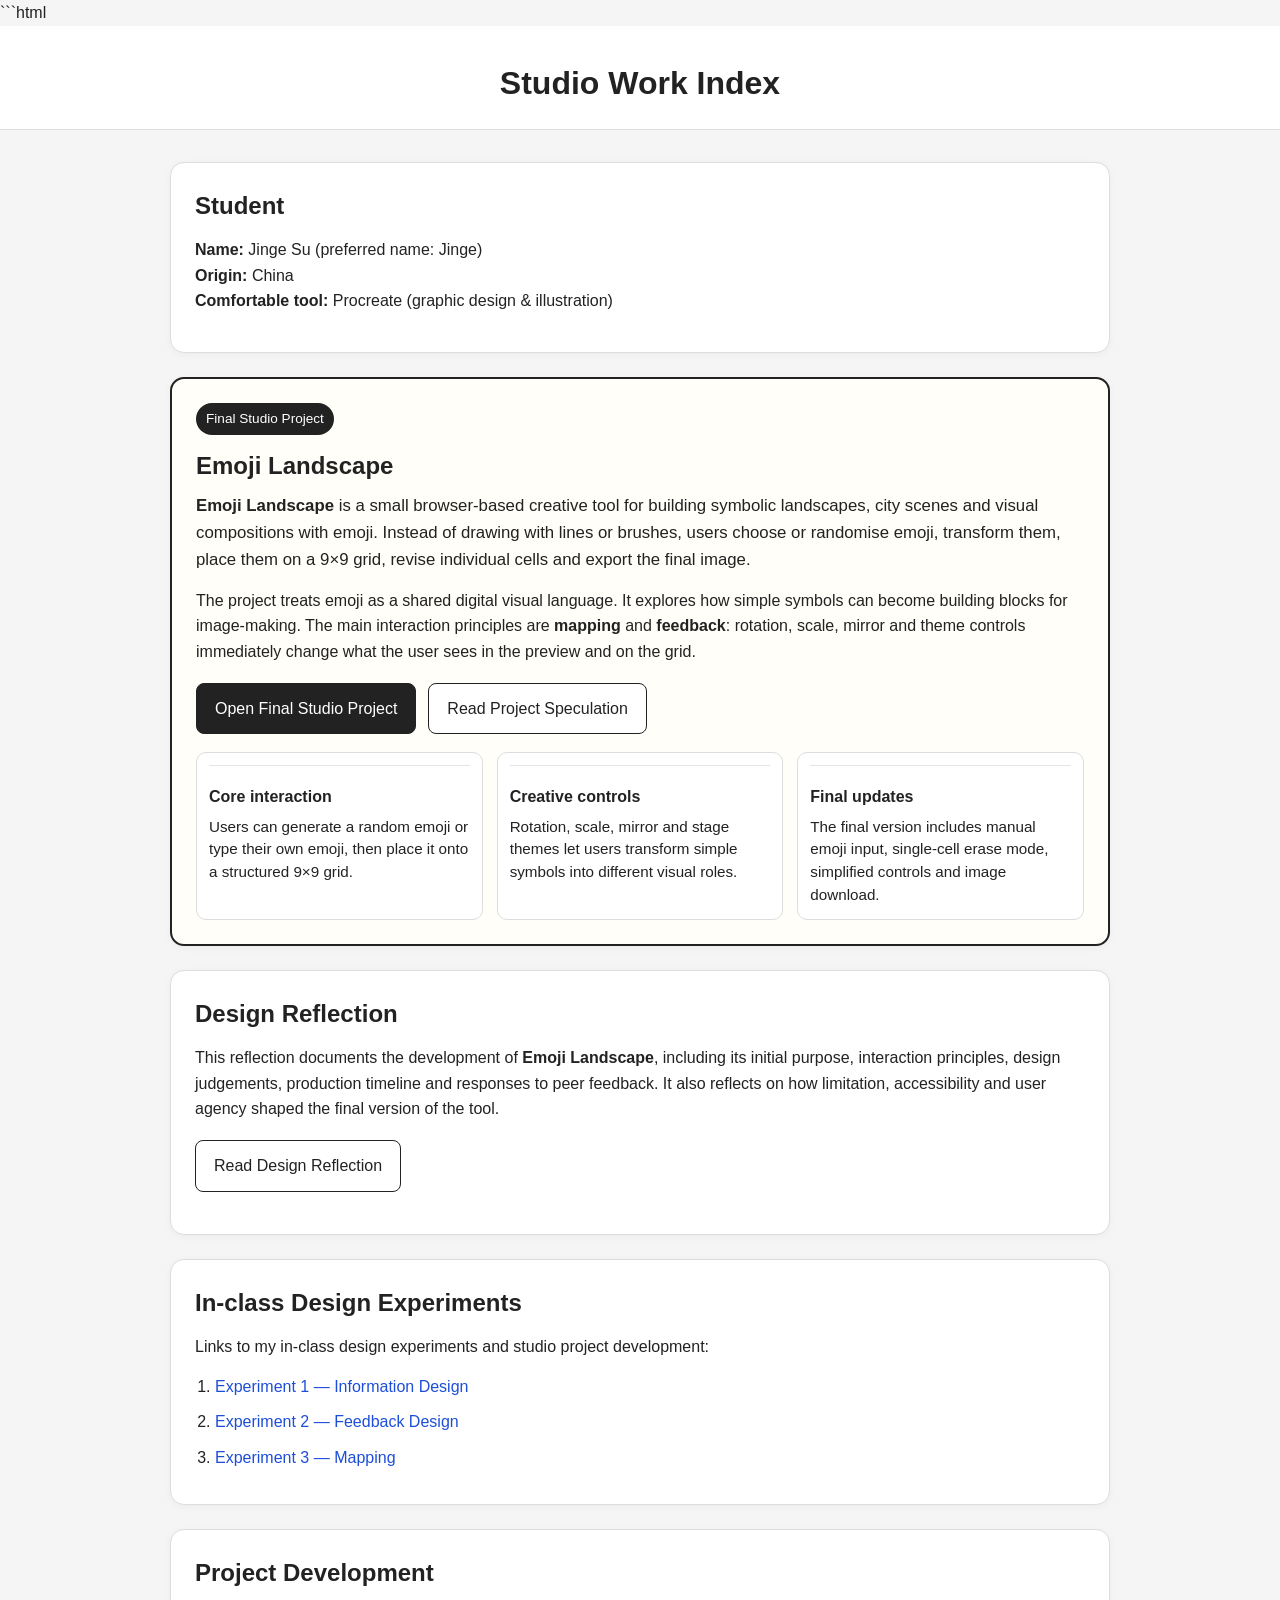
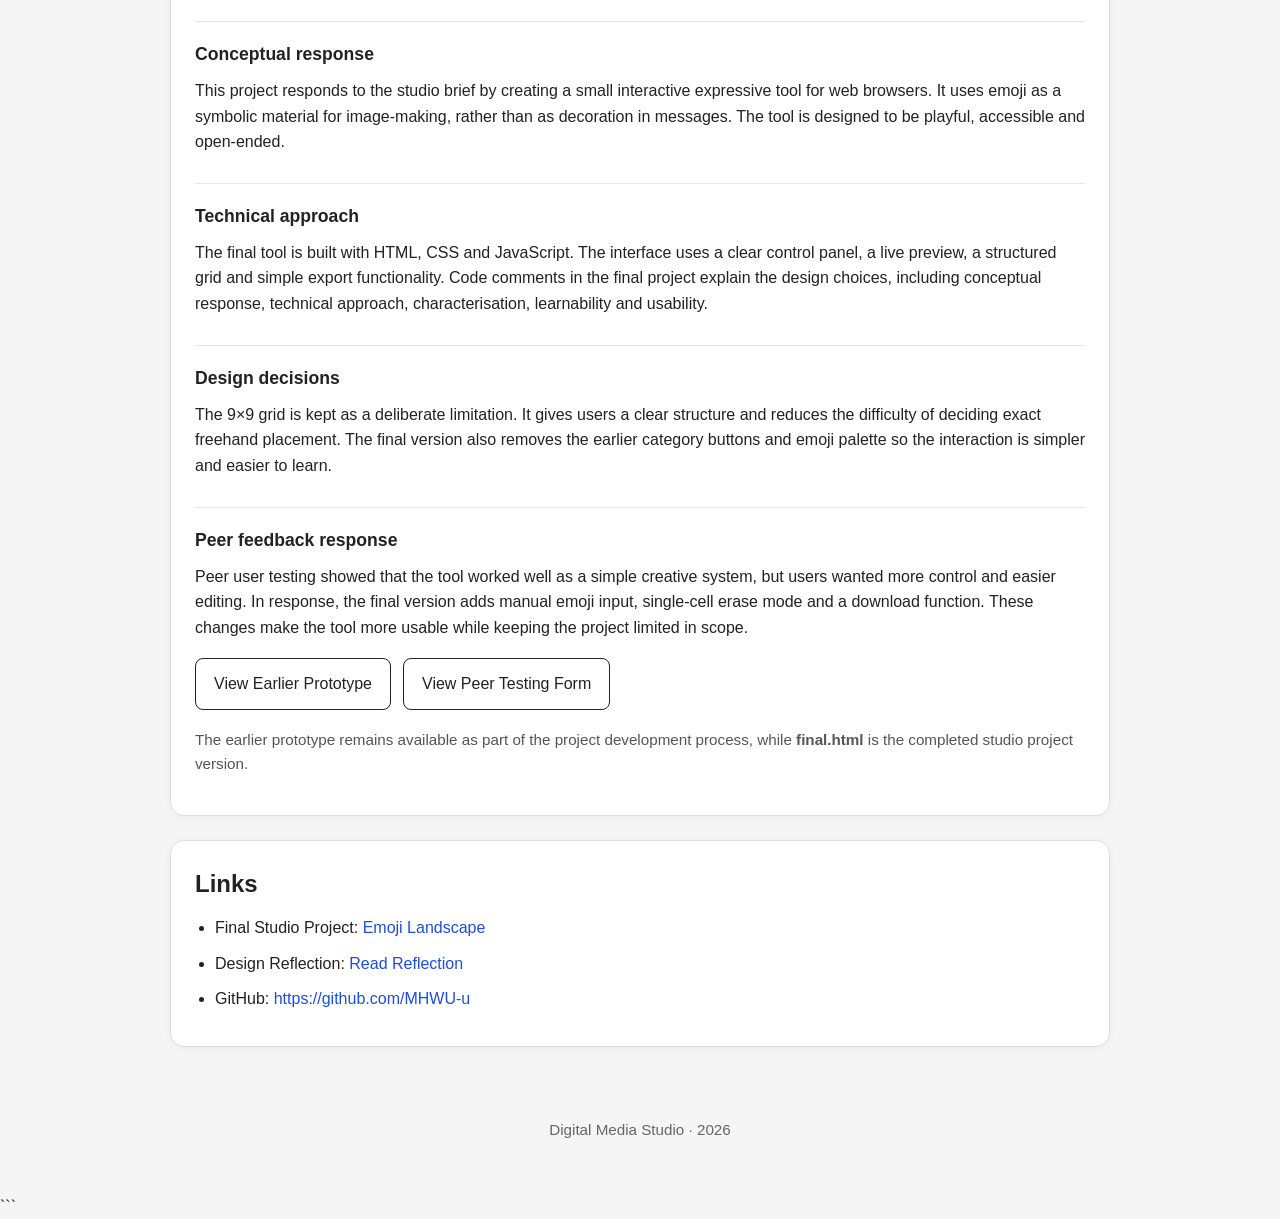
==== commit 1e88e7de: "1.1" ====
--- a/public/index.html
+++ b/public/index.html
@@ -1,3 +1,4 @@
+```html
 <!DOCTYPE html>
 <html lang="en">
 <head>
@@ -169,6 +170,17 @@
         </div>
     </section>
 
+    <section id="design-reflection" class="card">
+        <h2>Design Reflection</h2>
+        <p>
+            This reflection documents the development of <strong>Emoji Landscape</strong>, including its initial purpose, interaction principles, design judgements, production timeline and responses to peer feedback. It also reflects on how limitation, accessibility and user agency shaped the final version of the tool.
+        </p>
+
+        <div class="project-actions">
+            <a class="secondary-button" href="designReflection.html">Read Design Reflection</a>
+        </div>
+    </section>
+
     <section id="experiments" class="card">
         <h2>In-class Design Experiments</h2>
         <p>
@@ -227,6 +239,10 @@
             <li>
                 Final Studio Project:
                 <a href="final.html">Emoji Landscape</a>
+            </li>
+            <li>
+                Design Reflection:
+                <a href="designReflection.html">Read Reflection</a>
             </li>
             <li>
                 GitHub:
@@ -242,4 +258,5 @@
     <p>Digital Media Studio · 2026</p>
 </footer>
 </body>
-</html>+</html>
+```
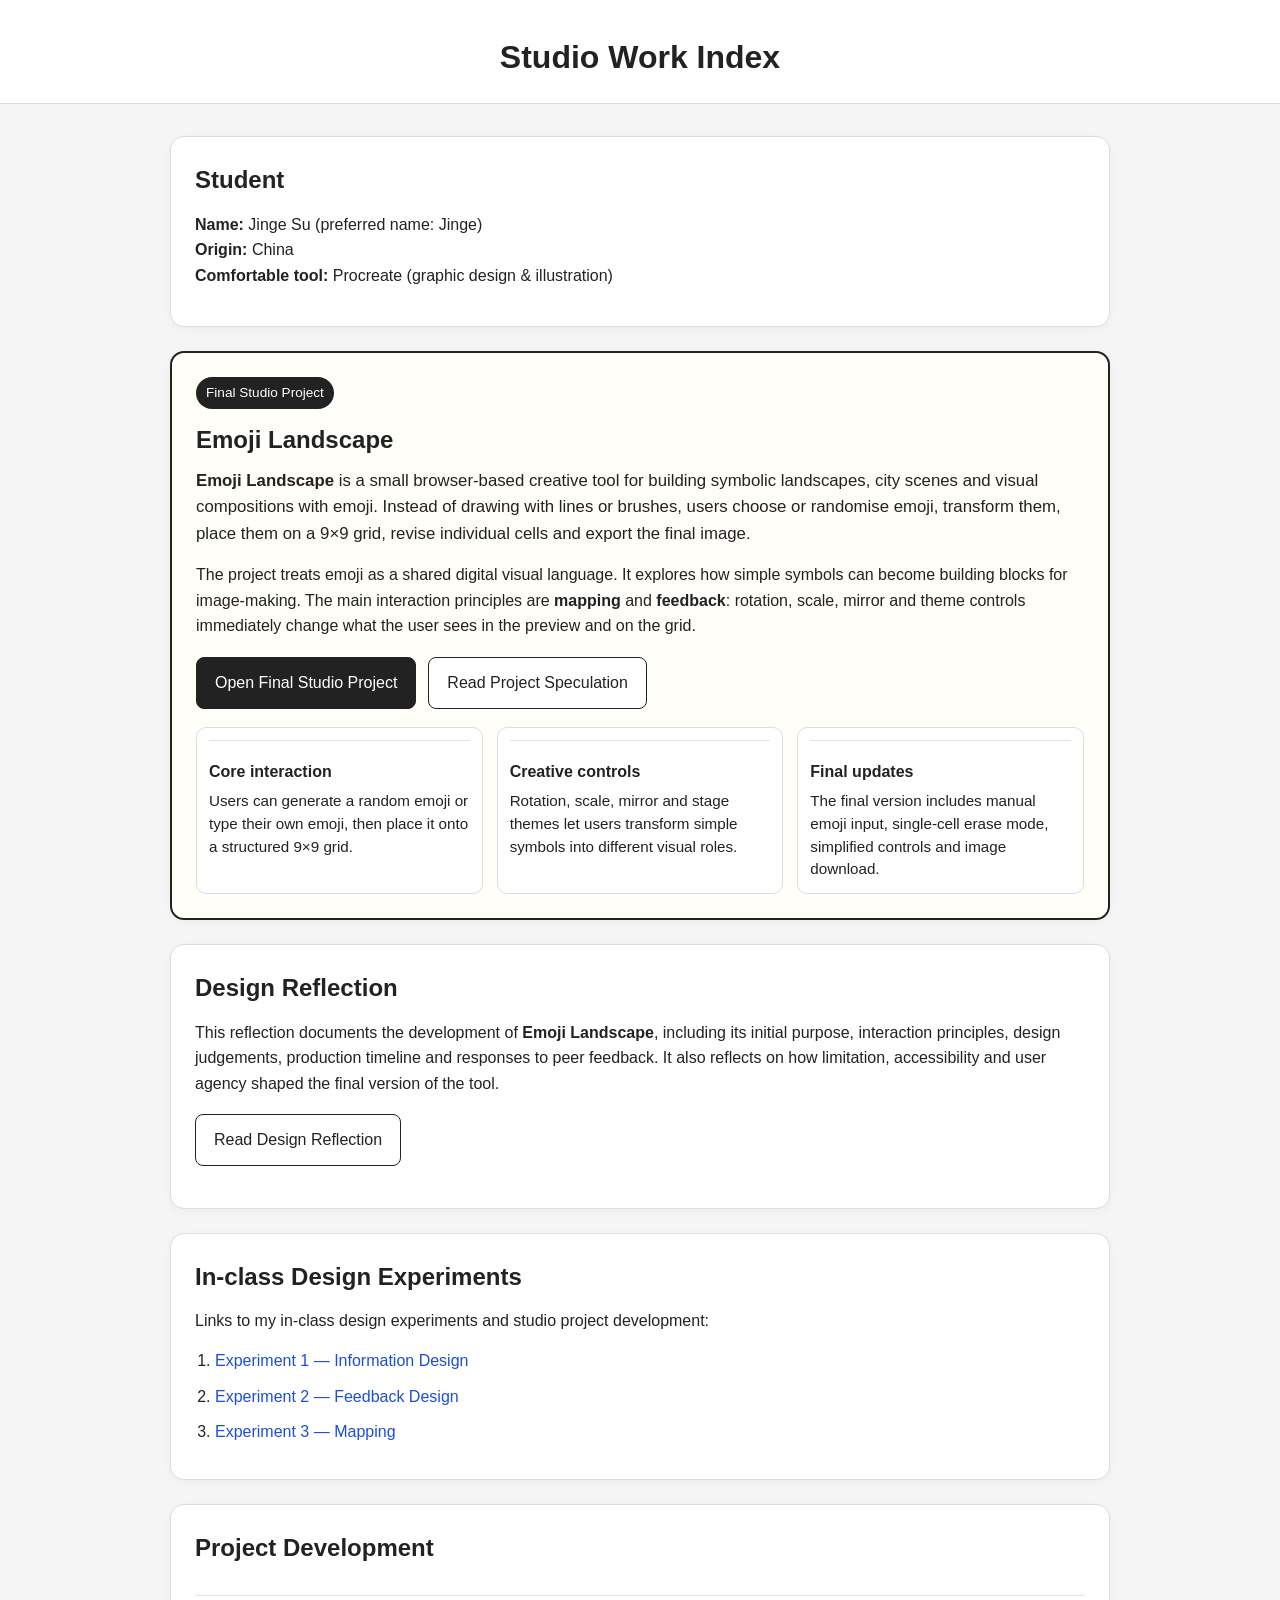
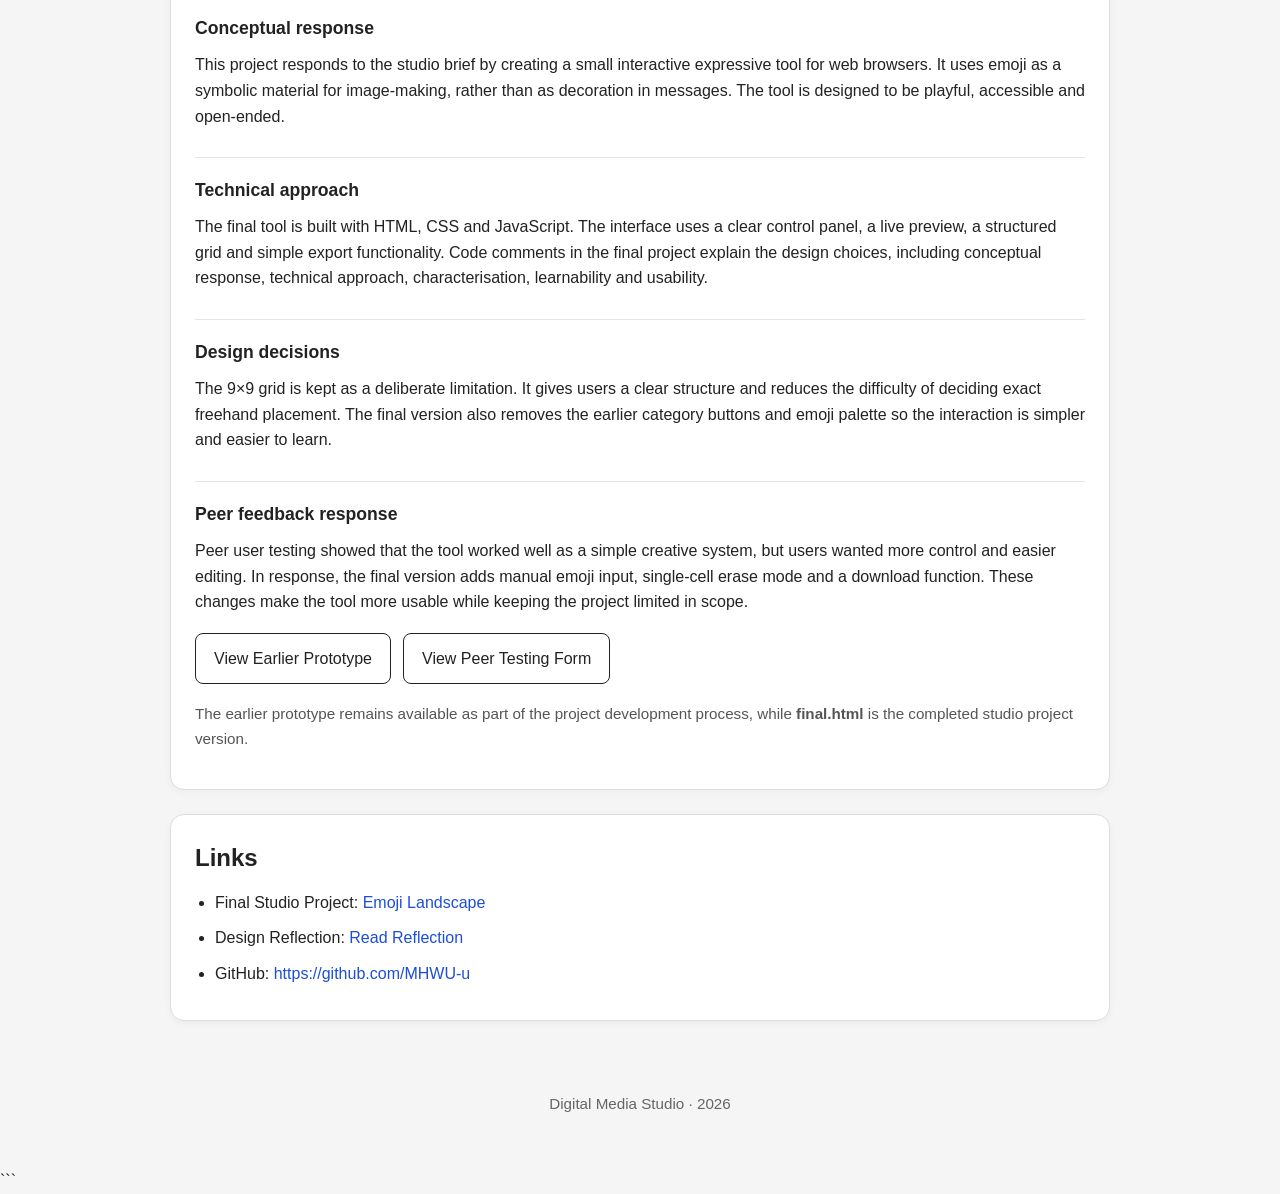
==== commit 1d2836fe: "1.1" ====
--- a/public/index.html
+++ b/public/index.html
@@ -1,4 +1,3 @@
-```html
 <!DOCTYPE html>
 <html lang="en">
 <head>
